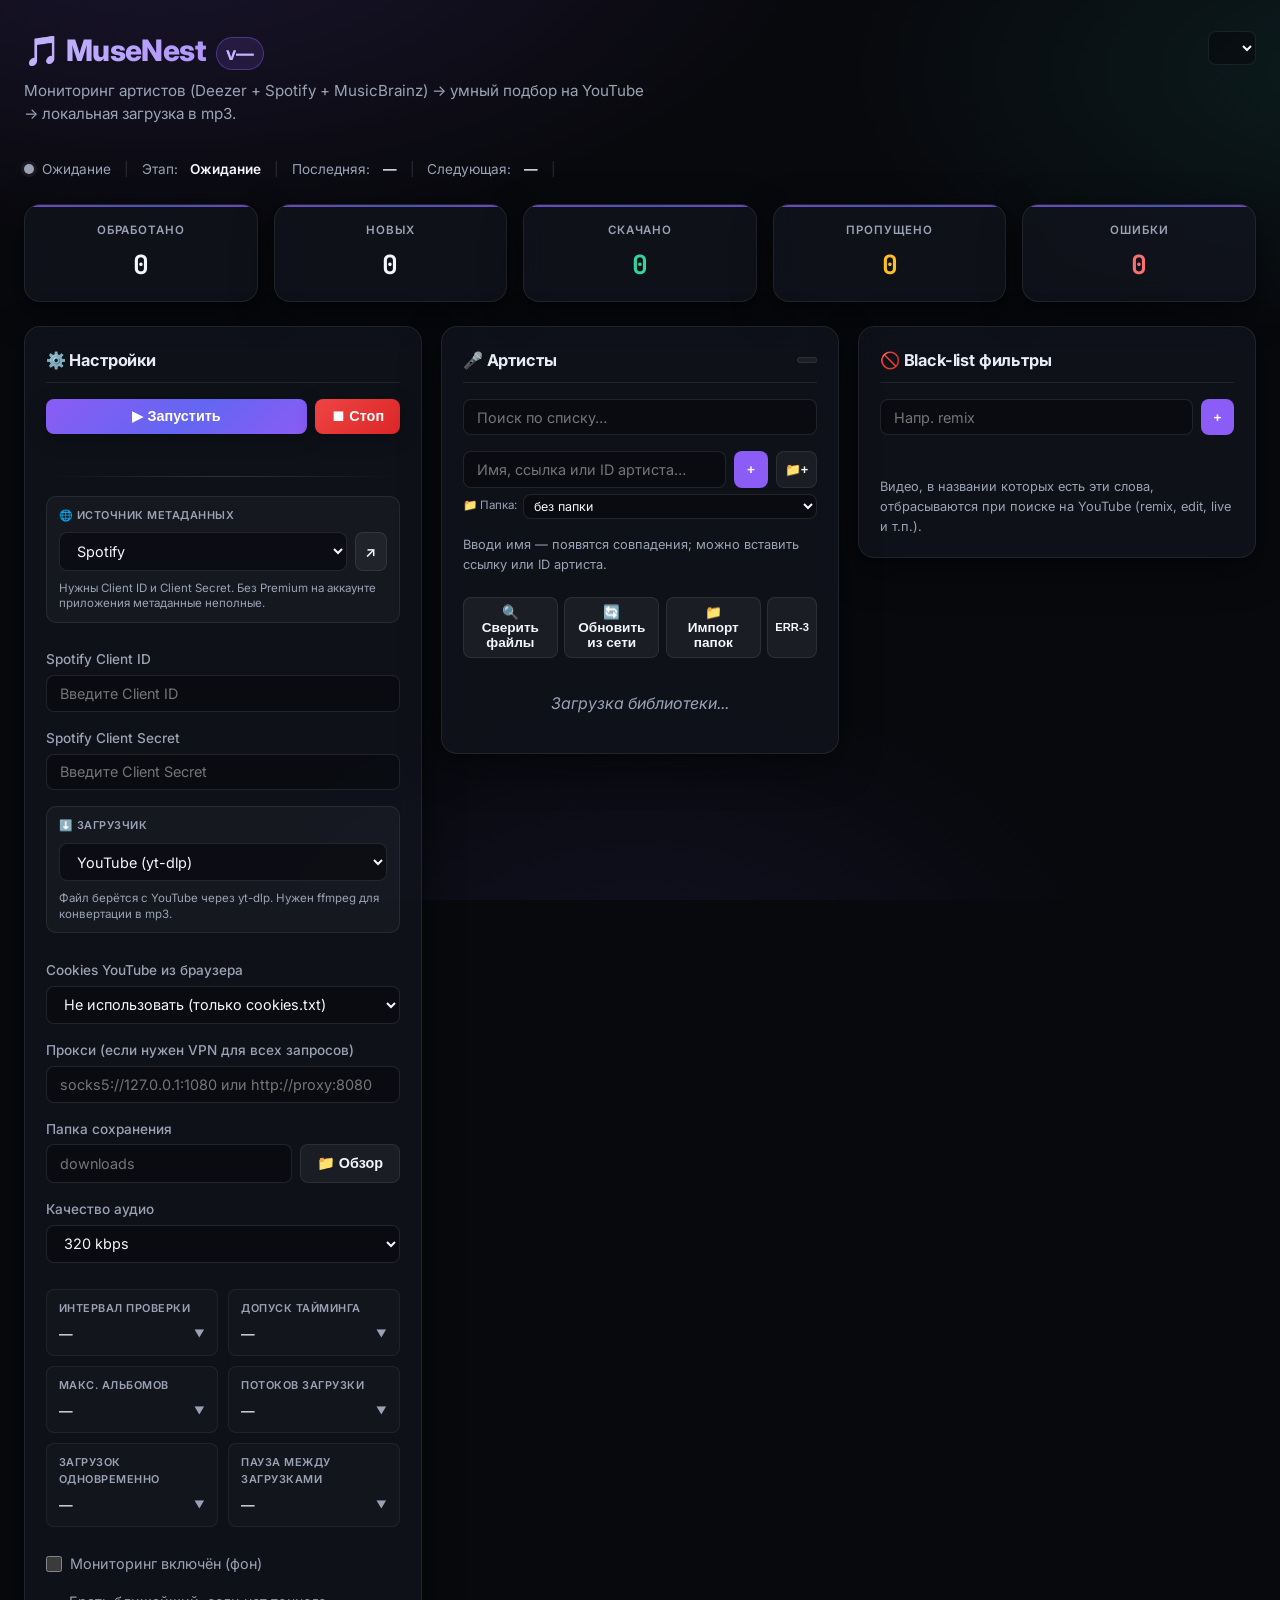
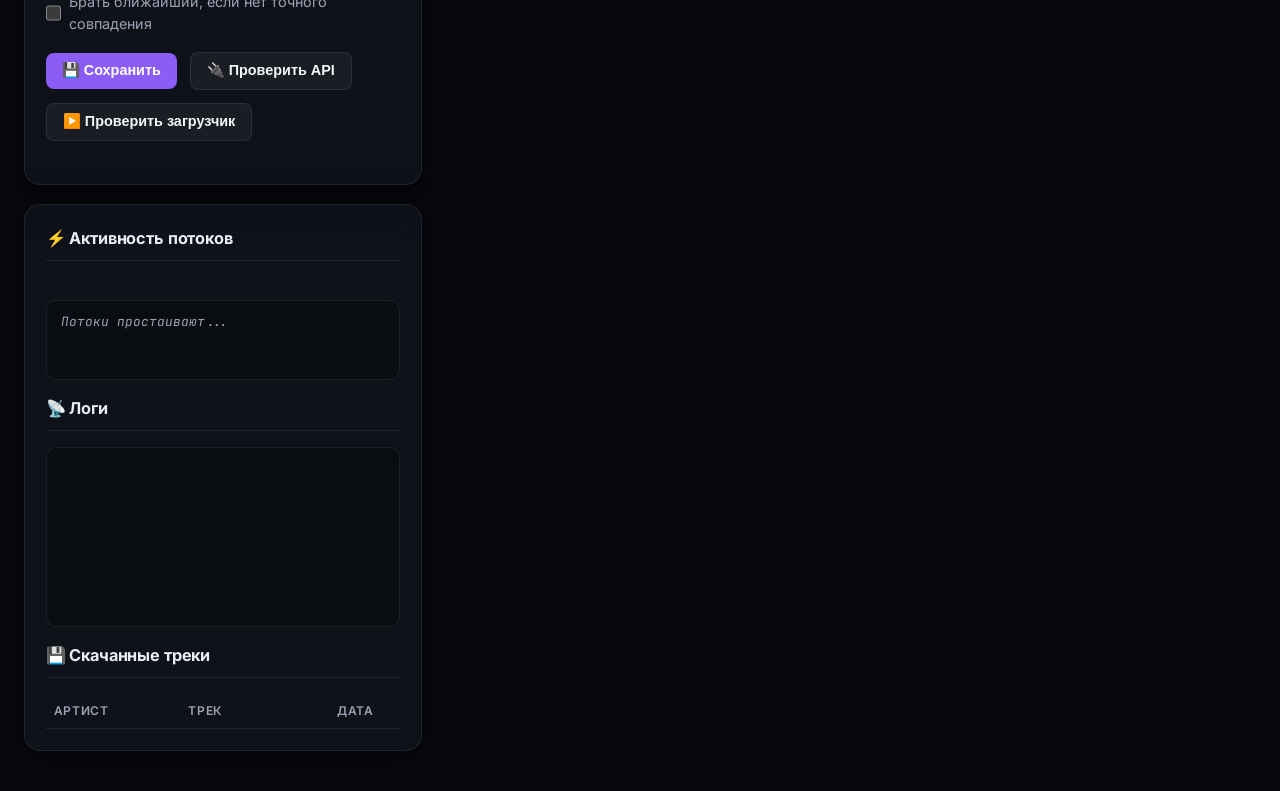
==== templates/index.html @ 614a8edd "0.5.20: адаптивные интервалы запросов к Zvuk — ×2 при каждом 418/429, потолок 60 с, откат после 10 ч" ====
<!doctype html>
<html lang="ru">
<head>
<meta charset="utf-8">
<meta name="viewport" content="width=device-width, initial-scale=1">
<title>MuseNest</title>
<link rel="preconnect" href="https://fonts.googleapis.com">
<link rel="preconnect" href="https://fonts.gstatic.com" crossorigin>
<link href="https://fonts.googleapis.com/css2?family=Inter:wght@300;400;500;600;800&family=JetBrains+Mono:wght@400;700&display=swap" rel="stylesheet">
<link rel="stylesheet" href="/static/style.css?v=0.5.20">
</head>
<body>
<div class="container">
  <header style="display: flex; justify-content: space-between; align-items: flex-start; flex-wrap: wrap; gap: 1rem;">
    <div style="flex: 1; min-width: 300px;">
      <h1 id="appTitle">🎵 MuseNest <span id="appVersion" class="version-badge" title="Версия приложения" style="vertical-align: middle; font-size: 0.6em; font-weight: 600;">v—</span></h1>
      <p id="appSubtitle">Мониторинг артистов (Deezer + Spotify + MusicBrainz) → умный подбор на YouTube → локальная загрузка в mp3.</p>
    </div>
    <div style="display: flex; align-items: center; gap: 0.5rem; margin-top: 0.2rem;">
      <select id="langSelect" onchange="changeLanguage()" style="width: auto; padding: 0.4rem 0.8rem; font-weight: bold; background: var(--input-bg); border-color: var(--card-border); color: var(--text);">
        <!-- Options populated dynamically from backend -->
      </select>
    </div>
  </header>
  
  <div class="status-line" style="margin-bottom: 1.5rem;">
    <span><span id="runDot" class="dot idle"></span> <span id="runText">Ожидание</span></span>
    <span class="sep">|</span>
    <span id="stageLabel">Этап:</span> <b id="currentStage">Ожидание</b>
    <span class="sep">|</span>
    <span id="lastScanLabel">Последняя:</span> <b id="lastScan">—</b>
    <span class="sep">|</span>
    <span id="nextScanLabel">Следующая:</span> <b id="nextScan">—</b>
    <span class="sep">|</span>
    <span id="ffmpegWarn" class="warn" style="display:none">⚠ ffmpeg не найден — конвертация в mp3 не сработает</span>
  </div>

  <div class="stats">
    <div class="stat-card"><div class="label" id="statProcessed">Обработано</div><div class="value" id="stProcessed">0</div></div>
    <div class="stat-card"><div class="label" id="statFound">Новых</div><div class="value" id="stFound">0</div></div>
    <div class="stat-card ok"><div class="label" id="statDownloaded">Скачано</div><div class="value" id="stDownloaded">0</div></div>
    <div class="stat-card skip"><div class="label" id="statSkipped">Пропущено</div><div class="value" id="stSkipped">0</div></div>
    <div class="stat-card err"><div class="label" id="statFailed">Ошибки</div><div class="value" id="stFailed">0</div></div>
  </div>

  <div class="layout">
    <!-- LEFT: controls + settings -->
    <section class="col">
      <h2 id="settingsTitle">⚙️ Настройки</h2>
      <div style="display:flex;gap:0.5rem;">
        <button id="scanBtn" class="btn btn-primary" onclick="triggerScan()">▶ Запустить</button>
        <button id="stopBtn" class="btn btn-danger" onclick="triggerStop()">⏹ Стоп</button>
      </div>
      <div class="msg" id="currentArtist" style="margin-left:0;margin-top:0.4rem;"></div>
      <div class="divider"></div>

      <!-- ===== 1. Источник метаданных — выбирается первым ===== -->
      <div class="field source-picker">
        <label for="musicSource" id="musicSourceLabel">🌐 Источник метаданных</label>
        <div style="display:flex;gap:0.5rem;">
          <select id="musicSource" onchange="applySourceVisibility()" style="flex:1;min-width:0;">
            <option value="spotify" id="ms_spotify">Spotify</option>
            <option value="deezer" id="ms_deezer">Deezer</option>
            <option value="yandex" id="ms_yandex">Яндекс Музыка</option>
            <option value="zvuk" id="ms_zvuk">Zvuk</option>
            <option value="musicbrainz" id="ms_mb">MusicBrainz</option>
          </select>
          <a id="sourceHomeBtn" class="btn btn-secondary" href="#" target="_blank" rel="noopener"
             title="Открыть главную страницу источника"
             style="white-space:nowrap;padding:0.4rem 0.6rem;">↗</a>
        </div>
        <div class="hint" id="sourceHint" style="font-size:0.72rem;color:var(--text-muted);"></div>
      </div>

      <!-- Поля ключей: видны только для выбранного источника -->
      <div class="field" id="field_clientId" style="display:none;">
        <label for="clientId" id="clientIdLabel">Spotify Client ID</label>
        <input id="clientId" type="text" autocomplete="off" placeholder="Введите Client ID">
      </div>
      <div class="field" id="field_clientSecret" style="display:none;">
        <label for="clientSecret" id="clientSecretLabel">Spotify Client Secret</label>
        <input id="clientSecret" type="password" autocomplete="off" placeholder="Введите Client Secret">
      </div>
      <div class="field" id="field_yandexToken" style="display:none;">
        <label for="yandexToken" id="yandexTokenLabel">Яндекс: OAuth-токен</label>
        <input id="yandexToken" type="password" autocomplete="off" placeholder="Вставьте OAuth-токен Яндекс Музыки">
        <div class="hint" style="font-size:0.72rem;color:var(--text-muted);">Как получить: «https://oauth.yandex.ru» → ваше приложение → OAuth-токен. Без токена доступны не все альбомы.</div>
      </div>
      <div class="field" id="field_zvukToken" style="display:none;">
        <label for="zvukToken" id="zvukTokenLabel">Zvuk токен (для high/flac; пусто = mid)</label>
        <input id="zvukToken" type="password" autocomplete="off" placeholder="Вставьте X-Auth-Token с https://zvuk.com/api/tiny/profile">
        <div class="hint" style="font-size:0.72rem;color:var(--text-muted);">Как получить: войдите на zvuk.com → откройте «https://zvuk.com/api/tiny/profile» → скопируйте строку после "token": (без кавычек) сюда.</div>
      </div>

      <!-- ===== 2. Загрузчик — откуда берётся сам файл ===== -->
      <div class="field source-picker">
        <label for="downloader" id="downloaderLabel">⬇️ Загрузчик</label>
        <select id="downloader" onchange="applySourceVisibility()">
          <option value="youtube" id="dl_youtube">YouTube (yt-dlp)</option>
          <option value="zvuk" id="dl_zvuk">Zvuk (прямое скачивание)</option>
        </select>
        <div class="hint" id="downloaderHint" style="font-size:0.72rem;color:var(--text-muted);"></div>
      </div>
      <div class="field" id="field_ytCookieBrowser" style="display:none;">
        <label for="ytCookieBrowser" id="ytCookieBrowserLabel">Cookies YouTube из браузера</label>
        <select id="ytCookieBrowser">
          <option value="" id="ytc_none">Не использовать (только cookies.txt)</option>
          <option value="firefox" id="ytc_firefox">Firefox (рекомендуется)</option>
          <option value="chrome" id="ytc_chrome">Chrome (закройте браузер перед запуском!)</option>
          <option value="edge" id="ytc_edge">Edge</option>
          <option value="opera" id="ytc_opera">Opera</option>
        </select>
      </div>

      <!-- ===== 3. Общие поля ===== -->
      <div class="field">
        <label for="proxyUrl" id="proxyUrlLabel">Прокси (если нужен VPN для всех запросов)</label>
        <input id="proxyUrl" type="text" placeholder="socks5://127.0.0.1:1080 или http://proxy:8080">
      </div>
      <div class="field">
        <label for="saveFolder" id="saveFolderLabel">Папка сохранения</label>
        <div style="display:flex;gap:0.5rem;">
          <input id="saveFolder" type="text" placeholder="downloads" style="flex:1;min-width:0;">
          <button type="button" id="pickFolderBtn" class="btn btn-secondary" onclick="pickFolder()" title="Выбрать папку">📁 Обзор</button>
        </div>
      </div>
      <div class="field">
        <label for="audioQuality" id="audioQualityLabel">Качество аудио</label>
        <select id="audioQuality">
          <option value="320" id="quality_320">320 kbps</option>
          <option value="256" id="quality_256">256 kbps</option>
          <option value="192" id="quality_192">192 kbps</option>
          <option value="128" id="quality_128">128 kbps</option>
        </select>
      </div>
      <div style="display:grid;grid-template-columns:1fr 1fr;gap:0.65rem;margin: 10px 0;">
        <!-- Interval tile -->
        <div class="field setting-tile" style="position: relative; background: rgba(255, 255, 255, 0.02); border: 1px solid rgba(255, 255, 255, 0.06); border-radius: 8px; padding: 10px 12px; transition: border-color 0.2s, background-color 0.2s; min-height: 52px; display: flex; flex-direction: column; justify-content: center;" onmouseover="this.style.borderColor='rgba(29, 185, 84, 0.3)'; this.style.backgroundColor='rgba(255, 255, 255, 0.04)'" onmouseout="this.style.borderColor='rgba(255, 255, 255, 0.06)'; this.style.backgroundColor='rgba(255, 255, 255, 0.02)'">
          <label for="interval" id="intervalLabel" style="font-size: 0.68rem; text-transform: uppercase; letter-spacing: 0.5px; color: var(--text-muted); font-weight: 600; margin-bottom: 2px; pointer-events: none; z-index: 1;">Интервал проверки</label>
          <div style="font-size: 0.85rem; font-weight: 500; color: var(--text); pointer-events: none; display: flex; align-items: center; justify-content: space-between; width: 100%; z-index: 1;">
            <span id="txt_interval">—</span>
            <span style="font-size: 0.65rem; color: var(--text-muted);">▼</span>
          </div>
          <select id="interval" onchange="syncTileTexts()" style="position: absolute; top: 0; left: 0; width: 100%; height: 100%; opacity: 0; cursor: pointer; z-index: 2;">
            <option value="15" id="int_15">15 минут</option>
            <option value="30" id="int_30">30 минут</option>
            <option value="60" id="int_60">1 час</option>
            <option value="120" id="int_120">2 часа</option>
            <option value="240" id="int_240">4 часа</option>
            <option value="360" id="int_360">6 часов</option>
            <option value="720" id="int_720">12 часов</option>
            <option value="1440" id="int_1440">24 часа</option>
          </select>
        </div>
        
        <!-- Tolerance tile -->
        <div class="field setting-tile" style="position: relative; background: rgba(255, 255, 255, 0.02); border: 1px solid rgba(255, 255, 255, 0.06); border-radius: 8px; padding: 10px 12px; transition: border-color 0.2s, background-color 0.2s; min-height: 52px; display: flex; flex-direction: column; justify-content: center;" onmouseover="this.style.borderColor='rgba(29, 185, 84, 0.3)'; this.style.backgroundColor='rgba(255, 255, 255, 0.04)'" onmouseout="this.style.borderColor='rgba(255, 255, 255, 0.06)'; this.style.backgroundColor='rgba(255, 255, 255, 0.02)'">
          <label for="tolerance" id="toleranceLabel" style="font-size: 0.68rem; text-transform: uppercase; letter-spacing: 0.5px; color: var(--text-muted); font-weight: 600; margin-bottom: 2px; pointer-events: none; z-index: 1;">Допуск тайминга</label>
          <div style="font-size: 0.85rem; font-weight: 500; color: var(--text); pointer-events: none; display: flex; align-items: center; justify-content: space-between; width: 100%; z-index: 1;">
            <span id="txt_tolerance">—</span>
            <span style="font-size: 0.65rem; color: var(--text-muted);">▼</span>
          </div>
          <select id="tolerance" onchange="syncTileTexts()" style="position: absolute; top: 0; left: 0; width: 100%; height: 100%; opacity: 0; cursor: pointer; z-index: 2;">
            <option value="5" id="tol_5">±5 сек</option>
            <option value="10" id="tol_10">±10 сек</option>
            <option value="15" id="tol_15">±15 сек</option>
            <option value="20" id="tol_20">±20 сек</option>
            <option value="30" id="tol_30">±30 сек</option>
            <option value="45" id="tol_45">±45 сек</option>
            <option value="60" id="tol_60">±60 сек</option>
          </select>
        </div>
        
        <!-- Max Albums tile -->
        <div class="field setting-tile" style="position: relative; background: rgba(255, 255, 255, 0.02); border: 1px solid rgba(255, 255, 255, 0.06); border-radius: 8px; padding: 10px 12px; transition: border-color 0.2s, background-color 0.2s; min-height: 52px; display: flex; flex-direction: column; justify-content: center;" onmouseover="this.style.borderColor='rgba(29, 185, 84, 0.3)'; this.style.backgroundColor='rgba(255, 255, 255, 0.04)'" onmouseout="this.style.borderColor='rgba(255, 255, 255, 0.06)'; this.style.backgroundColor='rgba(255, 255, 255, 0.02)'">
          <label for="maxAlbums" id="maxAlbumsLabel" style="font-size: 0.68rem; text-transform: uppercase; letter-spacing: 0.5px; color: var(--text-muted); font-weight: 600; margin-bottom: 2px; pointer-events: none; z-index: 1;">Макс. альбомов</label>
          <div style="font-size: 0.85rem; font-weight: 500; color: var(--text); pointer-events: none; display: flex; align-items: center; justify-content: space-between; width: 100%; z-index: 1;">
            <span id="txt_maxAlbums">—</span>
            <span style="font-size: 0.65rem; color: var(--text-muted);">▼</span>
          </div>
          <select id="maxAlbums" onchange="syncTileTexts()" style="position: absolute; top: 0; left: 0; width: 100%; height: 100%; opacity: 0; cursor: pointer; z-index: 2;">
            <option value="99999" id="max_all">Все альбомы (без лимита)</option>
            <option value="25" id="max_25">25 альбомов</option>
            <option value="50" id="max_50">50 альбомов</option>
            <option value="100" id="max_100">100 альбомов</option>
            <option value="200" id="max_200">200 альбомов</option>
            <option value="500" id="max_500">500 альбомов</option>
          </select>
        </div>
        
        <!-- Threads tile -->
        <div class="field setting-tile" style="position: relative; background: rgba(255, 255, 255, 0.02); border: 1px solid rgba(255, 255, 255, 0.06); border-radius: 8px; padding: 10px 12px; transition: border-color 0.2s, background-color 0.2s; min-height: 52px; display: flex; flex-direction: column; justify-content: center;" onmouseover="this.style.borderColor='rgba(29, 185, 84, 0.3)'; this.style.backgroundColor='rgba(255, 255, 255, 0.04)'" onmouseout="this.style.borderColor='rgba(255, 255, 255, 0.06)'; this.style.backgroundColor='rgba(255, 255, 255, 0.02)'">
          <label for="threads" id="threadsLabel" style="font-size: 0.68rem; text-transform: uppercase; letter-spacing: 0.5px; color: var(--text-muted); font-weight: 600; margin-bottom: 2px; pointer-events: none; z-index: 1;">Потоков загрузки</label>
          <div style="font-size: 0.85rem; font-weight: 500; color: var(--text); pointer-events: none; display: flex; align-items: center; justify-content: space-between; width: 100%; z-index: 1;">
            <span id="txt_threads">—</span>
            <span style="font-size: 0.65rem; color: var(--text-muted);">▼</span>
          </div>
          <select id="threads" onchange="syncTileTexts()" style="position: absolute; top: 0; left: 0; width: 100%; height: 100%; opacity: 0; cursor: pointer; z-index: 2;">
            <option value="1" id="thr_1">1 поток (безопасно)</option>
            <option value="2" id="thr_2">2 потока (рекомендуется)</option>
            <option value="3" id="thr_3">3 потока</option>
            <option value="4" id="thr_4">4 потока</option>
            <option value="6" id="thr_6">6 потоков (риск блокировки)</option>
            <option value="8" id="thr_8">8 потоков (высокий риск!)</option>
          </select>
        </div>

        <!-- YouTube router: parallel downloads tile -->
        <div class="field setting-tile" style="position: relative; background: rgba(255, 255, 255, 0.02); border: 1px solid rgba(255, 255, 255, 0.06); border-radius: 8px; padding: 10px 12px; transition: border-color 0.2s, background-color 0.2s; min-height: 52px; display: flex; flex-direction: column; justify-content: center;" onmouseover="this.style.borderColor='rgba(29, 185, 84, 0.3)'; this.style.backgroundColor='rgba(255, 255, 255, 0.04)'" onmouseout="this.style.borderColor='rgba(255, 255, 255, 0.06)'; this.style.backgroundColor='rgba(255, 255, 255, 0.02)'">
          <label for="dlParallel" id="dlParallelLabel" style="font-size: 0.68rem; text-transform: uppercase; letter-spacing: 0.5px; color: var(--text-muted); font-weight: 600; margin-bottom: 2px; pointer-events: none; z-index: 1;">Загрузок одновременно</label>
          <div style="font-size: 0.85rem; font-weight: 500; color: var(--text); pointer-events: none; display: flex; align-items: center; justify-content: space-between; width: 100%; z-index: 1;">
            <span id="txt_dlParallel">—</span>
            <span style="font-size: 0.65rem; color: var(--text-muted);">▼</span>
          </div>
          <select id="dlParallel" onchange="syncTileTexts()" style="position: absolute; top: 0; left: 0; width: 100%; height: 100%; opacity: 0; cursor: pointer; z-index: 2;">
            <option value="1" id="dlp_1">1 — по очереди (безопасно)</option>
            <option value="2" id="dlp_2">2 — частично параллельно</option>
            <option value="3" id="dlp_3">3 (риск блокировки)</option>
            <option value="4" id="dlp_4">4 (высокий риск!)</option>
          </select>
        </div>

        <!-- YouTube router: spacing tile -->
        <div class="field setting-tile" style="position: relative; background: rgba(255, 255, 255, 0.02); border: 1px solid rgba(255, 255, 255, 0.06); border-radius: 8px; padding: 10px 12px; transition: border-color 0.2s, background-color 0.2s; min-height: 52px; display: flex; flex-direction: column; justify-content: center;" onmouseover="this.style.borderColor='rgba(29, 185, 84, 0.3)'; this.style.backgroundColor='rgba(255, 255, 255, 0.04)'" onmouseout="this.style.borderColor='rgba(255, 255, 255, 0.06)'; this.style.backgroundColor='rgba(255, 255, 255, 0.02)'">
          <label for="dlDelay" id="dlDelayLabel" style="font-size: 0.68rem; text-transform: uppercase; letter-spacing: 0.5px; color: var(--text-muted); font-weight: 600; margin-bottom: 2px; pointer-events: none; z-index: 1;">Пауза между загрузками</label>
          <div style="font-size: 0.85rem; font-weight: 500; color: var(--text); pointer-events: none; display: flex; align-items: center; justify-content: space-between; width: 100%; z-index: 1;">
            <span id="txt_dlDelay">—</span>
            <span style="font-size: 0.65rem; color: var(--text-muted);">▼</span>
          </div>
          <select id="dlDelay" onchange="syncTileTexts()" style="position: absolute; top: 0; left: 0; width: 100%; height: 100%; opacity: 0; cursor: pointer; z-index: 2;">
            <option value="0" id="dld_0">без паузы (риск блокировки!)</option>
            <option value="2" id="dld_2">2 секунды</option>
            <option value="3.5" id="dld_3_5">3.5 секунды (рекомендуется)</option>
            <option value="5" id="dld_5">5 секунд</option>
            <option value="8" id="dld_8">8 секунд (консервативно)</option>
            <option value="12" id="dld_12">12 секунд (осторожно)</option>
          </select>
        </div>
      </div>
      <label class="check"><input id="monitorEnabled" type="checkbox"> <span id="monitorEnabledLabel">Мониторинг включён (фон)</span></label>
      <label class="check"><input id="fallback" type="checkbox"> <span id="fallbackLabel">Брать ближайший, если нет точного совпадения</span></label>

      <div class="btn-row">
        <button id="saveBtn" class="btn" onclick="saveSettings()">💾 Сохранить</button>
        <button id="testBtn" class="btn btn-secondary" onclick="testSpotify()">🔌 Проверить API</button>
        <button id="ytCheckBtn" class="btn btn-secondary" onclick="checkDownloader()" title="Проверить доступность загрузчика YouTube (yt-dlp + ffmpeg)">▶️ Проверить загрузчик</button>
        <span id="saveMsg" class="msg"></span>
      </div>

      <!-- Live progress of the downloader self-check -->
      <div id="ytCheckProgress" style="display:none;margin-top:0.5rem;">
        <div class="tmeta" id="ytCheckStage" style="display:flex;justify-content:space-between;gap:0.5rem;">
          <span id="ytCheckStageText">Подготовка…</span>
          <span id="ytCheckPct"></span>
        </div>
        <div class="tbar"><div class="tbar-fill ind" id="ytCheckBar" style="width:0%"></div></div>
        <div class="tmeta" id="ytCheckDetail" style="margin-top:2px;word-break:break-word;"></div>
      </div>
      <div id="ytCheckResult" class="msg" style="font-size:0.78rem;margin-top:0.4rem;"></div>
    </section>

    <!-- CENTER: artists -->
    <section class="col">
      <h2><span id="artistsTitle">🎤 Артисты</span> <span class="count" id="artistCount"></span></h2>
      <div class="search-box">
        <input id="artistSearch" type="text" placeholder="Поиск по списку…" oninput="renderArtists(this.value)">
      </div>
      <div class="add-wrap">
        <div style="display:flex;gap:0.5rem;">
          <input id="artistInput" type="text" autocomplete="off" placeholder="Имя, ссылка или ID артиста…" style="flex:1;min-width:0;" oninput="onArtistInput()" onfocus="onArtistFocus()" onkeydown="if(event.key==='Enter')addArtist()">
          <button id="addArtistBtn" class="btn btn-small" onclick="addArtist()">+</button>
          <button id="addFolderBtn" class="btn btn-small btn-secondary" onclick="addEmptyFolder()" title="Создать пустую папку/жанр" style="padding: 0.2rem 0.5rem; font-size: 0.8rem; font-weight: bold;">📁+</button>
        </div>
        <div style="display:flex;gap:0.4rem;align-items:center;margin-top:0.35rem;">
          <span id="targetFolderLabel" style="font-size:0.72rem;color:var(--text-muted);white-space:nowrap;">📁 Папка:</span>
          <select id="targetFolder" onchange="setTargetFolder(this.value)" title="Папка, в которую попадут новые артисты" style="flex:1;min-width:0;font-size:0.78rem;padding:0.2rem 0.35rem;"></select>
        </div>
        <div id="artistSuggest" class="suggest" style="display:none;"></div>
      </div>
      <div class="hint">Вводи имя — появятся совпадения; можно вставить ссылку или ID артиста.</div>
      
      <div style="display:flex; gap:0.4rem; margin-top: 0.4rem; margin-bottom: 0.1rem; flex-wrap: wrap;">
        <button id="libCheckBtn" class="btn btn-secondary btn-small" style="flex:1; min-width: 90px;" onclick="checkLibraryFiles()" title="Сверить наличие файлов на диске">🔍 Сверить файлы</button>
        <button id="libUpdateBtn" class="btn btn-secondary btn-small" style="flex:1; min-width: 90px;" onclick="updateLibraryMetadata()" title="Загрузить структуру альбомов и треков из сети">🔄 Обновить из сети</button>
        <button id="libImportFolderBtn" class="btn btn-secondary btn-small" style="flex:1; min-width: 90px;" onclick="importLocalFolders()" title="Импортировать артистов из папки сохранения">📁 Импорт папок</button>
        <button id="libResetFilterBtn" class="btn btn-secondary btn-small" style="flex:0.5; min-width: 50px; padding:0.25rem 0.4rem; font-size:0.7rem;" onclick="resetFilterErrors()" title="Reset filter errors">ERR-3</button>
      </div>
      
      <div id="libraryStatusMsg" style="font-size:0.8rem; color:var(--text-muted); display:none; padding: 4px; text-align:center; background: rgba(255,255,255,0.02); border-radius: 6px; margin: 4px 0;"></div>
      
      <div id="libraryContainer" style="display: flex; flex-direction: column; gap: 6px;">
        <div style="color:var(--text-muted);font-style:italic;text-align:center;padding:1rem;">
          Загрузка библиотеки...
        </div>
      </div>
    </section>

    <!-- RIGHT-CENTER: blacklist -->
    <section class="col">
      <h2 id="blacklistTitle">🚫 Black-list фильтры</h2>
      <div style="display:flex;gap:0.5rem;margin-bottom:0.6rem;">
        <input id="blackInput" type="text" placeholder="Напр. remix" style="flex:1;min-width:0;" onkeydown="if(event.key==='Enter')addBlack()">
        <button id="addBlackBtn" class="btn btn-small" onclick="addBlack()">+</button>
      </div>
      <ul id="blackList" class="list scroll"></ul>
      <div class="hint">Видео, в названии которых есть эти слова, отбрасываются при поиске на YouTube (remix, edit, live и т.п.).</div>
    </section>

    <!-- FAR RIGHT: activity -->
    <section class="col col-activity">
      <h2 id="activityTitle">⚡ Активность потоков</h2>
      <div id="ytCheckStatus" class="msg" style="margin-bottom:0.4rem;font-size:0.78rem;"></div>
      <div id="threadTasksBox" class="thread-tasks-box">
        <div style="color:var(--text-muted);font-style:italic;">Потоки простаивают...</div>
      </div>
      <h2 id="logsTitle">📡 Логи</h2>
      <div id="log" class="log-box"></div>
      <h2 id="downloadedTracksTitle">💾 Скачанные треки</h2>
      <table id="tracksTable">
        <thead><tr><th style="width:38%" id="tableArtist">Артист</th><th style="width:42%" id="tableTrack">Трек</th><th style="width:20%" id="tableDate">Дата</th></tr></thead>
        <tbody></tbody>
      </table>
    </section>
  </div>
</div>

<script src="/static/app.js?v=0.5.20"></script>
</body>
</html>
---- static/style.css ----
/* MuseNest — modern dark UI.
   Every selector from the previous theme is preserved; only the look changed.
   The palette is a deep graphite base with two soft aurora glows (violet and
   teal), glassy panels with backdrop blur, larger radii and calmer shadows. */

:root {
  --bg: #08090d;
  --card-bg: rgba(19, 22, 31, 0.72);
  --card-bg-solid: #12151d;
  --card-border: rgba(255, 255, 255, 0.08);
  --card-border-strong: rgba(255, 255, 255, 0.14);
  --text: #f4f6fb;
  --text-muted: #9aa3b5;
  --primary: #8b5cf6;
  --primary-hover: #7c4ce0;
  --primary-gradient: linear-gradient(135deg, #8b5cf6, #6366f1 55%, #8b5cf6);
  --primary-glow: rgba(139, 92, 246, 0.35);
  --accent: #34d399;
  --accent-deep: #10b981;
  --danger: #f87171;
  --danger-hover: #ef4444;
  --warning: #fbbf24;
  --info: #38bdf8;
  --input-bg: rgba(8, 10, 15, 0.65);
  --input-border: rgba(255, 255, 255, 0.1);
  --radius-lg: 16px;
  --radius-md: 10px;
  --radius-sm: 8px;
  --shadow-panel: 0 12px 40px rgba(0, 0, 0, 0.45), 0 2px 8px rgba(0, 0, 0, 0.3);
  --focus-ring: 0 0 0 3px rgba(139, 92, 246, 0.3);
}

* {
  box-sizing: border-box;
  margin: 0;
  padding: 0;
}

html {
  color-scheme: dark;
}

body {
  font-family: 'Inter', -apple-system, 'Segoe UI', Roboto, sans-serif;
  background-color: var(--bg);
  background-image:
    radial-gradient(1100px 520px at 12% -8%, rgba(139, 92, 246, 0.14), transparent 60%),
    radial-gradient(900px 480px at 105% 8%, rgba(45, 212, 191, 0.09), transparent 55%),
    radial-gradient(800px 600px at 50% 115%, rgba(99, 102, 241, 0.10), transparent 60%);
  background-attachment: fixed;
  color: var(--text);
  line-height: 1.55;
  padding: 1.75rem 1.5rem 2.5rem;
  -webkit-font-smoothing: antialiased;
  text-rendering: optimizeLegibility;
}

::selection {
  background: rgba(139, 92, 246, 0.45);
  color: #fff;
}

.container {
  max-width: 1600px;
  margin: 0 auto;
  width: 100%;
}

/* ------------------------------ header ------------------------------ */

header {
  margin-bottom: 1.5rem;
}

header h1 {
  font-size: 1.85rem;
  font-weight: 800;
  letter-spacing: -0.02em;
  margin-bottom: 0.3rem;
  background: linear-gradient(100deg, #c4b5fd, #8b5cf6 45%, #67e8f9);
  -webkit-background-clip: text;
  background-clip: text;
  -webkit-text-fill-color: transparent;
}

header p {
  color: var(--text-muted);
  font-size: 0.95rem;
  margin-bottom: 0.6rem;
  max-width: 62ch;
}

.status-line {
  font-size: 0.85rem;
  color: var(--text-muted);
  display: flex;
  align-items: center;
  gap: 0.8rem;
  flex-wrap: wrap;
}

.status-line b {
  color: var(--text);
  font-weight: 600;
}

.sep {
  color: var(--card-border-strong);
}

.dot {
  display: inline-block;
  width: 10px;
  height: 10px;
  border-radius: 50%;
  margin-right: 4px;
  box-shadow: 0 0 0 3px rgba(255, 255, 255, 0.06);
}
.dot.idle { background-color: var(--text-muted); }
.dot.running { background-color: var(--accent-deep); box-shadow: 0 0 0 3px rgba(16, 185, 129, 0.18); animation: pulse 1.5s infinite; }

@keyframes pulse {
  0% { transform: scale(0.95); opacity: 0.8; }
  50% { transform: scale(1.15); opacity: 1; }
  100% { transform: scale(0.95); opacity: 0.8; }
}

.warn {
  color: var(--warning);
  font-weight: 500;
}

/* ------------------------------ stat cards ------------------------------ */

.stats {
  display: grid;
  grid-template-columns: repeat(auto-fit, minmax(160px, 1fr));
  gap: 1rem;
  margin-bottom: 1.5rem;
}

.stat-card {
  position: relative;
  background: var(--card-bg);
  backdrop-filter: blur(14px);
  -webkit-backdrop-filter: blur(14px);
  border: 1px solid var(--card-border);
  border-radius: var(--radius-lg);
  padding: 1.05rem 1rem 0.95rem;
  text-align: center;
  box-shadow: var(--shadow-panel);
  overflow: hidden;
  transition: transform 0.18s ease, border-color 0.18s ease;
}

.stat-card::before {
  content: "";
  position: absolute;
  inset: 0 0 auto 0;
  height: 2px;
  background: var(--primary-gradient);
  opacity: 0.75;
}

.stat-card:hover {
  transform: translateY(-2px);
  border-color: var(--card-border-strong);
}

.stat-card .label {
  font-size: 0.72rem;
  color: var(--text-muted);
  text-transform: uppercase;
  letter-spacing: 0.08em;
  margin-bottom: 0.3rem;
  font-weight: 600;
}

.stat-card .value {
  font-size: 1.65rem;
  font-weight: 700;
  font-family: 'JetBrains Mono', monospace;
  font-variant-numeric: tabular-nums;
}

.stat-card.ok .value { color: var(--accent); }
.stat-card.skip .value { color: var(--warning); }
.stat-card.err .value { color: var(--danger); }

/* ------------------------------ layout ------------------------------ */

.layout {
  display: grid;
  grid-template-columns: 310px 480px 240px minmax(0, 1fr);
  gap: 1.2rem;
  align-items: start;
}

@media(max-width: 1400px) {
  .layout {
    grid-template-columns: repeat(auto-fit, minmax(300px, 1fr));
  }
}

.col {
  background: var(--card-bg);
  backdrop-filter: blur(16px);
  -webkit-backdrop-filter: blur(16px);
  border: 1px solid var(--card-border);
  border-radius: var(--radius-lg);
  padding: 1.3rem;
  display: flex;
  flex-direction: column;
  gap: 1rem;
  box-shadow: var(--shadow-panel);
  position: relative;
}

/* Each column is its own stacking context (backdrop-filter). When the
   channel dropdown or the artist suggestions are open, lift that column
   above its right-hand neighbours — otherwise the Black-list panel painted
   over the dropdown. */
.col:has(.channel-pop),
.col:has(.suggest) {
  z-index: 70;
}

.col h2 {
  font-size: 1.02rem;
  font-weight: 700;
  letter-spacing: -0.01em;
  display: flex;
  justify-content: space-between;
  align-items: center;
  border-bottom: 1px solid var(--card-border);
  padding-bottom: 0.55rem;
  color: #e8ecf6;
}

.count {
  font-size: 0.8rem;
  color: var(--text-muted);
  background: rgba(255, 255, 255, 0.06);
  border: 1px solid var(--card-border);
  padding: 2px 9px;
  border-radius: 999px;
}

/* ------------------------------ forms ------------------------------ */

.field {
  display: flex;
  flex-direction: column;
  gap: 0.3rem;
}

.field label {
  font-size: 0.85rem;
  color: var(--text-muted);
  font-weight: 500;
}

input[type="text"],
input[type="password"],
input[type="number"],
select {
  background: var(--input-bg);
  border: 1px solid var(--input-border);
  color: var(--text);
  padding: 0.55rem 0.8rem;
  border-radius: var(--radius-sm);
  font-size: 0.9rem;
  font-family: inherit;
  width: 100%;
  transition: border-color 0.15s ease, box-shadow 0.15s ease, background-color 0.15s ease;
}

input:hover, select:hover {
  border-color: rgba(255, 255, 255, 0.2);
}

input:focus, select:focus {
  outline: none;
  border-color: var(--primary);
  box-shadow: var(--focus-ring);
  background-color: rgba(8, 10, 15, 0.85);
}

.check {
  display: flex;
  align-items: center;
  gap: 0.5rem;
  font-size: 0.9rem;
  cursor: pointer;
  color: var(--text-muted);
}

.check input {
  width: 16px;
  height: 16px;
  accent-color: var(--primary);
  cursor: pointer;
}

/* ------------------------------ buttons ------------------------------ */

.btn {
  background: var(--primary);
  color: #fff;
  border: none;
  padding: 0.6rem 1rem;
  border-radius: var(--radius-sm);
  font-size: 0.9rem;
  font-weight: 600;
  cursor: pointer;
  transition: transform 0.15s ease, box-shadow 0.15s ease, background-color 0.15s ease, border-color 0.15s ease;
  display: inline-flex;
  align-items: center;
  justify-content: center;
  gap: 0.4rem;
}

.btn:hover { background: var(--primary-hover); }
.btn:active { transform: scale(0.98); }

.btn:focus-visible,
a:focus-visible,
input:focus-visible,
select:focus-visible {
  outline: none;
  box-shadow: var(--focus-ring);
}

.btn-primary {
  background: var(--primary-gradient);
  flex: 1;
  box-shadow: 0 4px 18px rgba(0, 0, 0, 0.35);
}
.btn-primary:hover {
  box-shadow: 0 4px 22px var(--primary-glow);
  transform: translateY(-1px);
}
.btn-primary:active { transform: translateY(0) scale(0.98); }

.btn-danger {
  background: linear-gradient(135deg, #ef4444, #dc2626);
  color: #fff;
  box-shadow: 0 4px 18px rgba(0, 0, 0, 0.35);
}
.btn-danger:hover {
  background: linear-gradient(135deg, #f05252, #e12d2d);
  box-shadow: 0 4px 22px rgba(239, 68, 68, 0.35);
  transform: translateY(-1px);
}

.btn-secondary {
  background: rgba(255, 255, 255, 0.05);
  color: var(--text);
  border: 1px solid var(--card-border);
}
.btn-secondary:hover {
  background: rgba(255, 255, 255, 0.1);
  border-color: var(--card-border-strong);
}

.btn-small {
  padding: 0.4rem 0.8rem;
  font-size: 0.85rem;
}

.btn-row {
  display: flex;
  align-items: center;
  gap: 0.8rem;
  flex-wrap: wrap;
}

.divider {
  height: 1px;
  background: linear-gradient(90deg, transparent, var(--card-border-strong), transparent);
  margin: 0.2rem 0;
}

.msg {
  font-size: 0.85rem;
  color: var(--accent);
  font-weight: 500;
}

.hint {
  font-size: 0.8rem;
  color: var(--text-muted);
}

.search-box input {
  width: 100%;
}

/* ------------------------------ suggestions ------------------------------ */

.add-wrap {
  position: relative;
}

.suggest {
  position: absolute;
  top: 100%;
  left: 0;
  right: 0;
  background: var(--card-bg-solid);
  border: 1px solid var(--card-border-strong);
  border-radius: var(--radius-md);
  margin-top: 4px;
  box-shadow: 0 18px 45px rgba(0, 0, 0, 0.65);
  z-index: 50;
  max-height: 220px;
  overflow-y: auto;
}

.suggest-item {
  padding: 0.6rem 0.8rem;
  cursor: pointer;
  font-size: 0.9rem;
  display: flex;
  justify-content: space-between;
  gap: 0.6rem;
  border-bottom: 1px solid rgba(255, 255, 255, 0.04);
  transition: background-color 0.12s ease;
}
.suggest-item:hover {
  background: rgba(139, 92, 246, 0.18);
}

.suggest-state {
  padding: 0.6rem 0.8rem;
  font-size: 0.85rem;
  color: var(--text-muted);
}
.suggest-state.error {
  color: var(--danger);
}

/* ------------------------------ artist / blacklist lists ------------------------------ */

.list {
  list-style: none;
  display: flex;
  flex-direction: column;
  gap: 0.4rem;
  max-height: 380px;
  overflow-y: auto;
  padding-right: 2px;
}

.list li {
  background: rgba(8, 10, 15, 0.6);
  border: 1px solid var(--card-border);
  border-radius: var(--radius-sm);
  padding: 0.5rem 0.8rem;
  display: flex;
  justify-content: space-between;
  align-items: center;
  font-size: 0.9rem;
  transition: border-color 0.15s ease;
}

.list li:hover {
  border-color: var(--card-border-strong);
}

.list li span.name {
  overflow: hidden;
  text-overflow: ellipsis;
  white-space: nowrap;
  margin-right: 0.5rem;
}

.del-btn {
  background: none;
  border: none;
  color: var(--text-muted);
  cursor: pointer;
  font-size: 1rem;
  padding: 2px 6px;
  border-radius: 4px;
  transition: color 0.15s ease, background-color 0.15s ease;
}
.del-btn:hover {
  color: var(--danger);
  background: rgba(239, 68, 68, 0.12);
}

/* ------------------------------ activity column ------------------------------ */

.col-activity {
  display: flex;
  flex-direction: column;
  gap: 1rem;
}

.thread-tasks-box {
  background: rgba(8, 10, 15, 0.6);
  border: 1px solid var(--card-border);
  border-radius: var(--radius-md);
  padding: 0.7rem 0.9rem;
  font-family: 'JetBrains Mono', monospace;
  font-size: 0.8rem;
  min-height: 80px;
  display: flex;
  flex-direction: column;
  gap: 0.45rem;
  color: #c4b5fd;
}

/* --- строки состояния потоков + прогресс загрузки --- */

.thread-row {
  border-bottom: 1px solid rgba(255, 255, 255, 0.05);
  padding-bottom: 0.4rem;
}
.thread-row:last-child {
  border-bottom: none;
  padding-bottom: 0;
}

.thread-head {
  display: flex;
  align-items: center;
  gap: 0.35rem;
  overflow: hidden;
  text-overflow: ellipsis;
  white-space: nowrap;
}

.tstate-dot {
  flex: none;
  width: 8px;
  height: 8px;
  border-radius: 50%;
  background: var(--text-muted);
}
.tstate-dot.idle        { background: var(--text-muted); }
.tstate-dot.searching   { background: var(--info);    animation: pulse 1.2s infinite; }
.tstate-dot.downloading { background: #c084fc;        animation: pulse 1.2s infinite; }
.tstate-dot.processing  { background: var(--warning); animation: pulse 1.2s infinite; }
.tstate-dot.error       { background: var(--danger); }

.tbar {
  height: 5px;
  background: rgba(255, 255, 255, 0.08);
  border-radius: 999px;
  overflow: hidden;
  margin-top: 4px;
}

.tbar-fill {
  height: 100%;
  background: var(--primary-gradient);
  border-radius: 999px;
  transition: width 0.3s ease;
}

.tbar-fill.ind {
  width: 40% !important;
  opacity: 0.55;
  animation: tslide 1.1s ease-in-out infinite;
}
@keyframes tslide {
  0%   { margin-left: -40%; }
  100% { margin-left: 100%; }
}

.tmeta {
  color: var(--text-muted);
  font-size: 0.72rem;
  margin-top: 2px;
  font-variant-numeric: tabular-nums;
}

.log-box {
  background: rgba(8, 10, 15, 0.6);
  border: 1px solid var(--card-border);
  border-radius: var(--radius-md);
  padding: 0.8rem;
  font-family: 'JetBrains Mono', monospace;
  font-size: 0.8rem;
  height: 180px;
  overflow-y: auto;
  display: flex;
  flex-direction: column;
  gap: 0.3rem;
  color: #cbd5e1;
}

.log-line.INFO { color: #a78bfa; }
.log-line.WARNING { color: #fcd34d; }
.log-line.ERROR { color: #fca5a5; }

table {
  width: 100%;
  border-collapse: collapse;
  font-size: 0.85rem;
  table-layout: fixed;
}

th, td {
  text-align: left;
  padding: 0.5rem;
  border-bottom: 1px solid var(--card-border);
  overflow: hidden;
  text-overflow: ellipsis;
  white-space: nowrap;
}

th {
  color: var(--text-muted);
  font-weight: 600;
  font-size: 0.75rem;
  text-transform: uppercase;
  letter-spacing: 0.05em;
}

/* ------------------------------ scrollbars ------------------------------ */

*::-webkit-scrollbar {
  width: 8px;
  height: 8px;
}
*::-webkit-scrollbar-track {
  background: transparent;
}
*::-webkit-scrollbar-thumb {
  background: rgba(255, 255, 255, 0.14);
  border-radius: 999px;
  border: 2px solid transparent;
  background-clip: content-box;
}
*::-webkit-scrollbar-thumb:hover {
  background: rgba(255, 255, 255, 0.26);
  background-clip: content-box;
}

.scroll::-webkit-scrollbar {
  width: 8px;
}
.scroll::-webkit-scrollbar-track {
  background: transparent;
}
.scroll::-webkit-scrollbar-thumb {
  background: rgba(255, 255, 255, 0.14);
  border-radius: 999px;
}

/* ------------------------------ library tree ------------------------------ */

.tree-node {
  margin-left: 0.5rem;
  border-left: 1px dashed rgba(255, 255, 255, 0.08);
  padding-left: 0.5rem;
  position: relative;
}

.tree-node-header {
  display: flex;
  align-items: center;
  justify-content: space-between;
  padding: 0.35rem 0.5rem;
  border-radius: var(--radius-sm);
  cursor: pointer;
  user-select: none;
  font-size: 0.9rem;
  transition: all 0.15s ease;
  margin-top: 2px;
}

.tree-node-header.completed-green {
  border: 1px solid rgba(16, 185, 129, 0.45) !important;
  background: rgba(16, 185, 129, 0.05) !important;
}

.tree-node-header.completed-green:hover {
  background: rgba(16, 185, 129, 0.09) !important;
  box-shadow: 0 0 12px rgba(16, 185, 129, 0.15);
}

.tree-node-header.not-completed-gray {
  border: 1px solid rgba(255, 255, 255, 0.08) !important;
  background: rgba(8, 10, 15, 0.4) !important;
}

.tree-node-header.not-completed-gray:hover {
  background: rgba(255, 255, 255, 0.04) !important;
  border-color: rgba(255, 255, 255, 0.15) !important;
}

.tree-node-header.failed-red {
  border: 1px solid rgba(239, 68, 68, 0.45) !important;
  background: rgba(239, 68, 68, 0.05) !important;
}

.tree-node-header.failed-red:hover {
  background: rgba(239, 68, 68, 0.09) !important;
  border-color: rgba(239, 68, 68, 0.6) !important;
  box-shadow: 0 0 12px rgba(239, 68, 68, 0.15);
}

.failed-badge {
  background: rgba(239, 68, 68, 0.18) !important;
  color: var(--danger) !important;
  border: 1px solid rgba(239, 68, 68, 0.35);
  font-size: 0.65rem;
  padding: 1px 5px;
  border-radius: 4px;
  font-weight: 700;
  cursor: help;
  display: inline-block;
  vertical-align: middle;
}

.tree-node-title {
  display: flex;
  align-items: center;
  gap: 0.4rem;
  flex: 1;
  min-width: 0;
  overflow: hidden;
  text-overflow: ellipsis;
  white-space: nowrap;
}

.tree-node-arrow {
  flex: none;
  display: inline-block;
  width: 14px;
  height: 14px;
  text-align: center;
  line-height: 14px;
  transition: transform 0.15s;
  font-size: 0.75rem;
  color: var(--text-muted);
}

.tree-node-arrow.expanded {
  transform: rotate(90deg);
}

.tree-node-children {
  display: none;
  margin-bottom: 0.4rem;
}

.tree-node-children.expanded {
  display: block;
}

.tree-actions {
  display: flex;
  align-items: center;
  gap: 0.5rem;
  flex-shrink: 0;
}

/* Specific item styles */
.tree-track {
  font-size: 0.82rem;
  background: rgba(8, 10, 15, 0.15);
  padding-left: 1rem;
}

.tree-label {
  font-size: 0.7rem;
  padding: 1px 5px;
  border-radius: 4px;
  font-weight: 500;
  cursor: default;
}

.tree-label.downloaded {
  background: rgba(16, 185, 129, 0.15);
  color: var(--accent);
}

.tree-label.not-downloaded {
  background: rgba(239, 68, 68, 0.1);
  color: var(--danger);
}

/* Ignore checkbox */
.ignore-check {
  display: flex;
  align-items: center;
  gap: 0.25rem;
  font-size: 0.75rem;
  cursor: pointer;
  color: var(--text-muted);
  user-select: none;
}

.ignore-check input {
  width: 13px;
  height: 13px;
  accent-color: var(--danger);
  cursor: pointer;
}

.ignore-check:hover {
  color: var(--danger);
}

.ignored-text {
  text-decoration: line-through;
  color: var(--text-muted) !important;
  opacity: 0.6;
}

@keyframes spin {
  from { transform: rotate(0deg); }
  to { transform: rotate(360deg); }
}

@keyframes fade-out {
  0% { opacity: 1; transform: translateY(0); }
  100% { opacity: 0; transform: translateY(-5px); }
}

.log-line {
  transition: background-color 0.2s ease;
}

.log-line:hover {
  background-color: rgba(255, 255, 255, 0.05);
}

select option {
  background-color: #171a22 !important;
  color: #e6e9f2 !important;
  padding: 8px;
}

/* Version badge in header */
.version-badge {
  display: inline-block;
  margin-left: 4px;
  padding: 2px 9px;
  border-radius: 999px;
  font-size: 0.7em;
  font-weight: 600;
  letter-spacing: 0.3px;
  color: #c4b5fd;
  /* the parent h1 uses a transparent -webkit-text-fill-color for its
     gradient text — it must not swallow the badge */
  -webkit-text-fill-color: #c4b5fd;
  background: rgba(139, 92, 246, 0.14);
  border: 1px solid rgba(139, 92, 246, 0.4);
  white-space: nowrap;
}

/* --- Artist card meta: uniform chip bar ----------------------------------
   Every control of the artist card lives in a same-shaped chip; the bar
   wraps to extra lines on narrow columns instead of clipping anything. */
.artist-meta {
  display: flex;
  flex-wrap: wrap;
  align-items: center;
  gap: 6px;
  width: 100%;
  padding: 8px 4px 2px 18px;
  margin-top: 4px;
}

.chip {
  display: inline-flex;
  align-items: center;
  gap: 4px;
  padding: 3px 9px;
  border-radius: 999px;
  background: rgba(255, 255, 255, 0.045);
  border: 1px solid rgba(255, 255, 255, 0.09);
  font-size: 0.68rem;
  line-height: 1.5;
  color: var(--text-muted);
  white-space: nowrap;
  max-width: 100%;
  transition: border-color 0.15s ease, background-color 0.15s ease, color 0.15s ease;
}

.chip:hover {
  border-color: rgba(255, 255, 255, 0.18);
  background: rgba(255, 255, 255, 0.07);
}

.chip b {
  color: var(--text);
  font-weight: 600;
  font-variant-numeric: tabular-nums;
}

.ico {
  flex: none;
  display: inline-block;
  vertical-align: -2px;
  opacity: 0.9;
}

/* Wrapper that can host the channel dropdown */
.chip-wrap {
  position: relative;
  display: inline-flex;
}

.channel-pop {
  position: absolute;
  top: calc(100% + 6px);
  left: 0;
  z-index: 80;
  width: 320px;
  max-width: 78vw;
  max-height: 55vh;
  overflow-y: auto;
  display: flex;
  flex-direction: column;
  gap: 7px;
  background: var(--card-bg-solid);
  border: 1px solid var(--card-border-strong);
  border-radius: 12px;
  padding: 12px;
  box-shadow: 0 18px 45px rgba(0, 0, 0, 0.65);
  cursor: default;
  white-space: normal;
}

.pop-title {
  font-size: 0.72rem;
  font-weight: 700;
  letter-spacing: 0.04em;
  text-transform: uppercase;
  color: var(--text-muted);
}

.chan-row {
  display: flex;
  align-items: center;
  gap: 7px;
  font-size: 0.72rem;
  padding: 4px 6px;
  border: 1px solid var(--card-border);
  border-radius: 8px;
  background: rgba(255, 255, 255, 0.03);
}

.chan-row a {
  color: var(--info);
  text-decoration: none;
  flex: 1;
  min-width: 0;
  overflow: hidden;
  text-overflow: ellipsis;
  white-space: nowrap;
}
.chan-row a:hover { text-decoration: underline; }

.pop-x {
  cursor: pointer;
  color: var(--text-muted);
  display: inline-flex;
  padding: 2px;
  border-radius: 4px;
}
.pop-x:hover { color: var(--danger); }

.pop-addrow {
  display: flex;
  align-items: center;
  gap: 6px;
}

.pop-input {
  flex: 1;
  min-width: 0;
  font-size: 0.75rem;
  padding: 6px 9px;
  border-radius: 7px;
  background: var(--input-bg);
  border: 1px solid var(--input-border);
  color: var(--text);
}
.pop-input:focus {
  outline: none;
  border-color: var(--primary);
  box-shadow: var(--focus-ring);
}

.pop-add {
  cursor: pointer;
  display: inline-flex;
  padding: 5px;
  border-radius: 7px;
  color: var(--accent);
  border: 1px solid rgba(52, 211, 153, 0.35);
  background: rgba(52, 211, 153, 0.08);
}
.pop-add:hover { background: rgba(52, 211, 153, 0.16); }

.pop-empty {
  font-size: 0.72rem;
  color: var(--text-muted);
  font-style: italic;
}

.pop-hint {
  font-size: 0.66rem;
  color: var(--text-muted);
  opacity: 0.8;
}

.chip select {
  background: transparent;
  border: none;
  padding: 0 2px 0 0;
  width: auto;
  max-width: 118px;
  color: var(--text);
  font-size: 0.68rem;
  font-family: inherit;
  cursor: pointer;
  outline: none;
  text-overflow: ellipsis;
}

.chip a {
  color: inherit;
  text-decoration: none;
  display: inline-flex;
  align-items: center;
  gap: 3px;
}

.chip a .lbl {
  border-bottom: 1px dashed rgba(255, 255, 255, 0.3);
  font-size: 0.65rem;
}

.chip.listen-chip:hover { color: var(--text); }

.chip.channel-pill { cursor: pointer; }
.chip.channel-pill.active {
  background: rgba(52, 211, 153, 0.10);
  border-color: rgba(52, 211, 153, 0.35);
  color: #34d399;
}

.chip.force-chip {
  cursor: pointer;
  background: rgba(56, 189, 248, 0.08);
  border-color: rgba(56, 189, 248, 0.25);
}
.chip.force-chip:hover {
  color: #38bdf8;
  border-color: #38bdf8;
  background: rgba(56, 189, 248, 0.12);
}

.chip.ignore-chip { cursor: pointer; }
.chip.ignore-chip:hover { color: var(--danger); border-color: rgba(239, 68, 68, 0.5); }
.chip.ignore-chip.active {
  background: rgba(239, 68, 68, 0.15);
  border-color: rgba(239, 68, 68, 0.3);
  color: var(--danger);
}

.chip.warn-chip { cursor: help; color: var(--warning); }

/* The per-artist selects keep their class names as hooks; the visuals come
   from `.chip select` above. */
.platform-select, .downloader-select, .genre-select {
  max-width: 118px;
}

/* Force download pill (⚡) */
.force-pill {
  user-select: none;
}

/* Downloader self-test status line */
#ytCheckStatus {
  font-size: 0.8rem;
  line-height: 1.3;
  word-break: break-word;
}

/* Source / downloader picker block — the source is chosen first and its
   credential fields appear only after that. */
.source-picker {
  background: rgba(255, 255, 255, 0.03);
  border: 1px solid var(--card-border);
  border-radius: var(--radius-md);
  padding: 10px 12px;
  margin-bottom: 0.65rem;
}
.source-picker > label {
  font-size: 0.68rem;
  text-transform: uppercase;
  letter-spacing: 0.5px;
  color: var(--text-muted);
  font-weight: 600;
  margin-bottom: 4px;
}
.source-picker .hint {
  margin-top: 5px;
  line-height: 1.35;
}
#sourceHomeBtn {
  text-decoration: none;
  line-height: 1.2;
}

/* Respect users who prefer fewer animations */
@media (prefers-reduced-motion: reduce) {
  *, *::before, *::after {
    animation-duration: 0.01ms !important;
    animation-iteration-count: 1 !important;
    transition-duration: 0.01ms !important;
  }
}
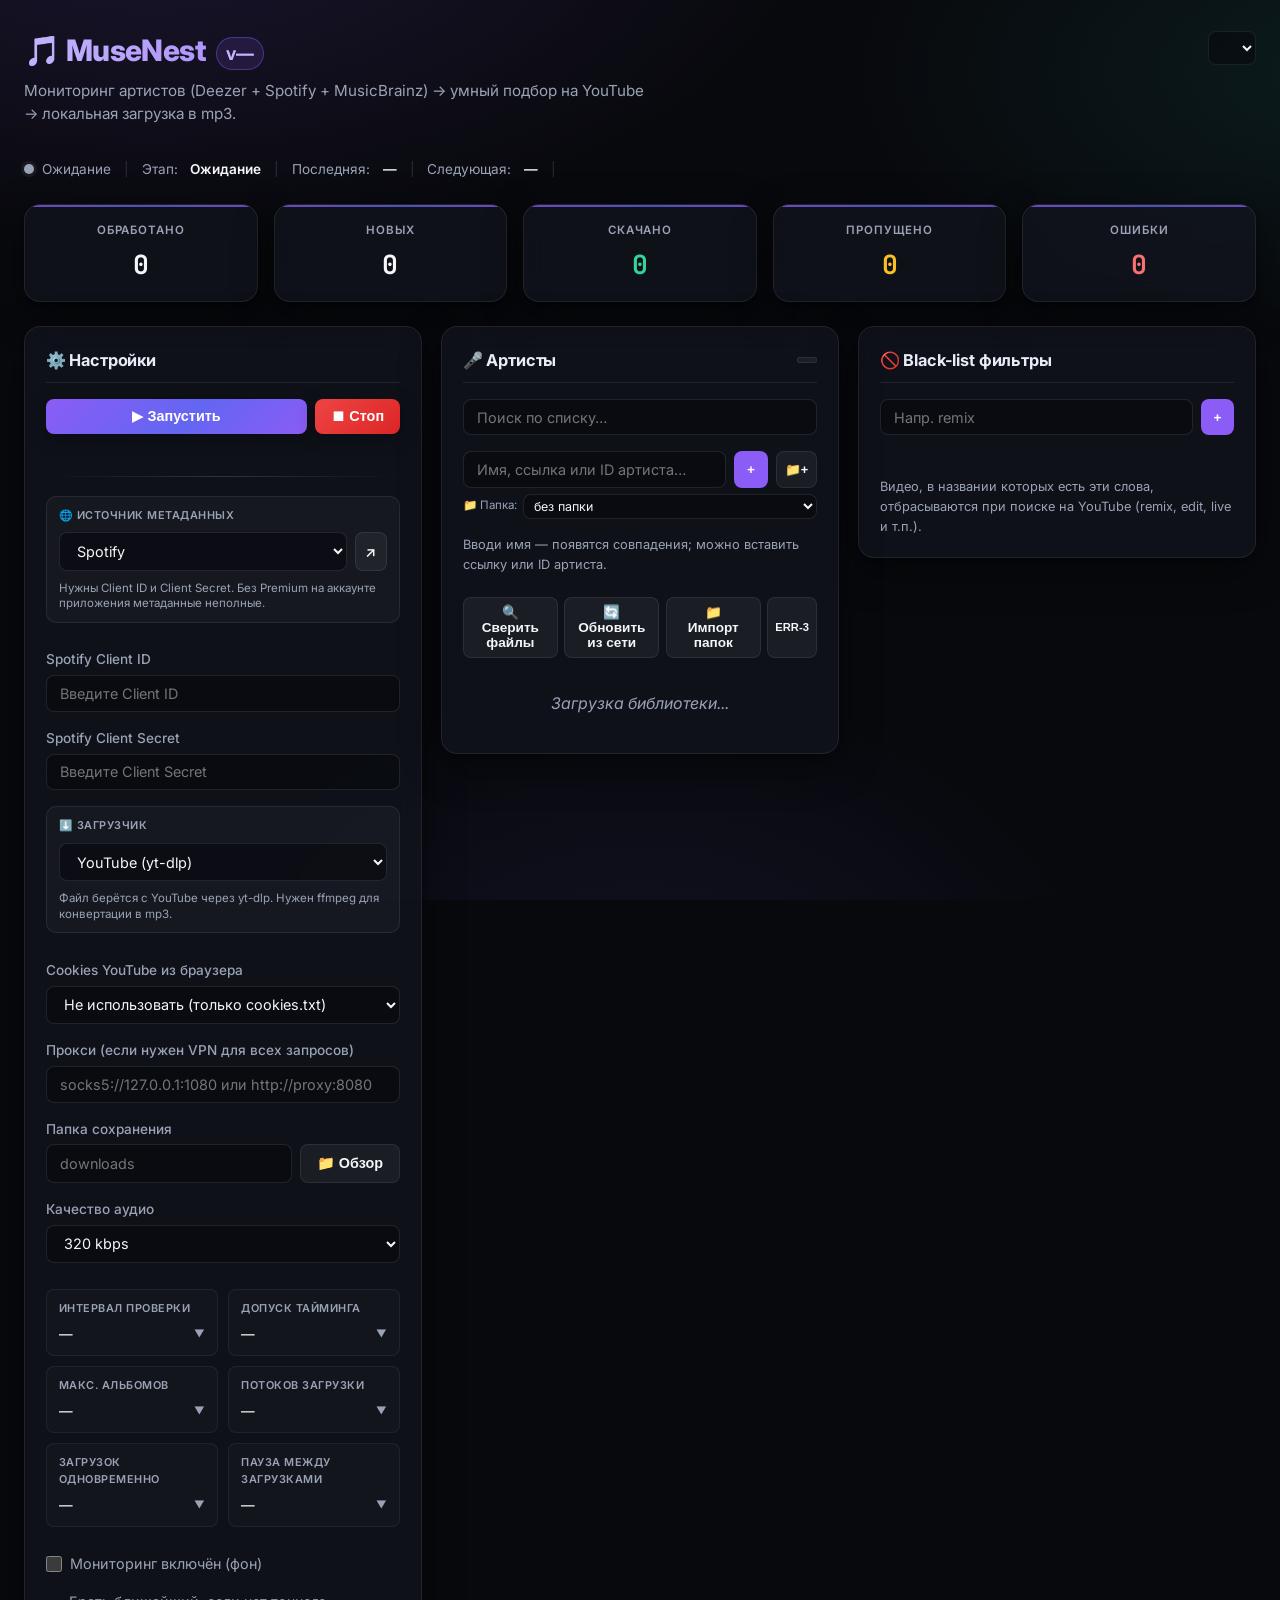
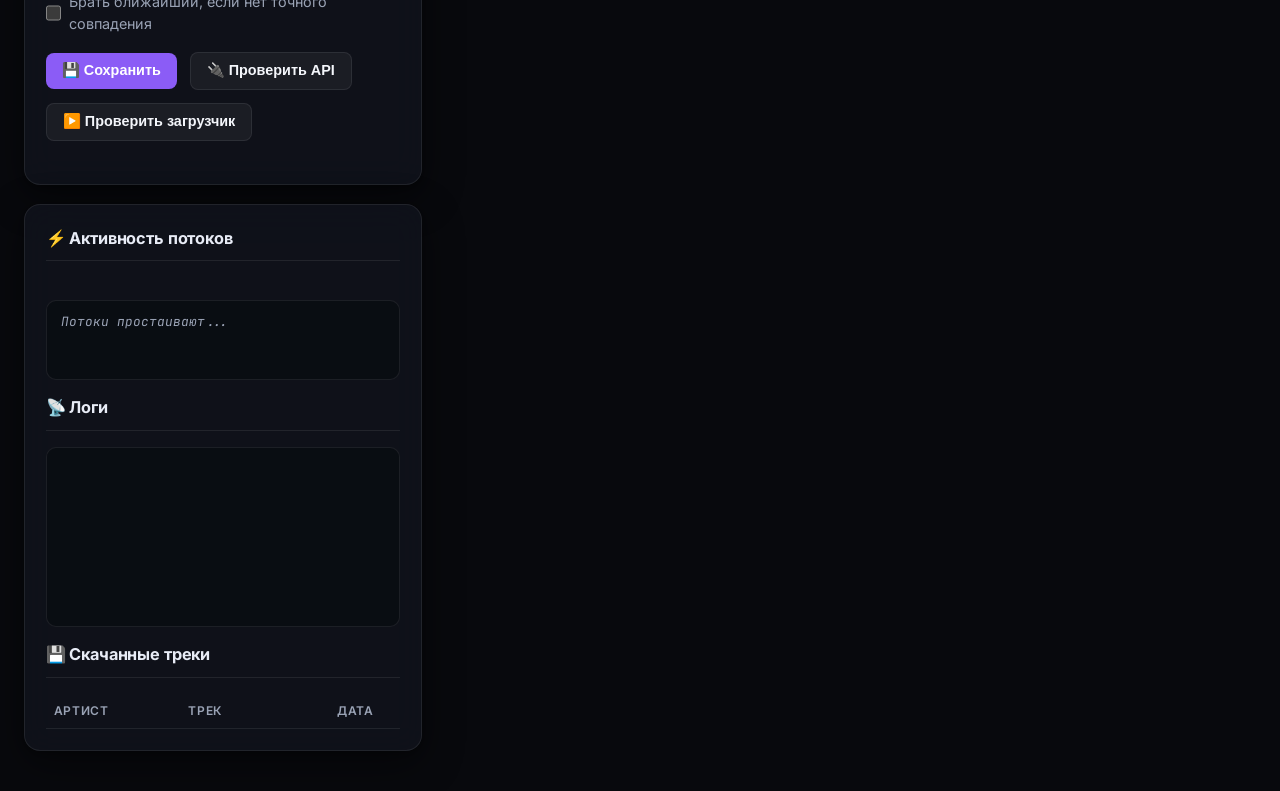
==== commit bd7df736: "0.5.26: run устанавливает зависимости из requirements.txt автоматически Причина «mutagen недоступен»" ====
--- a/templates/index.html
+++ b/templates/index.html
@@ -7,7 +7,7 @@
 <link rel="preconnect" href="https://fonts.googleapis.com">
 <link rel="preconnect" href="https://fonts.gstatic.com" crossorigin>
 <link href="https://fonts.googleapis.com/css2?family=Inter:wght@300;400;500;600;800&family=JetBrains+Mono:wght@400;700&display=swap" rel="stylesheet">
-<link rel="stylesheet" href="/static/style.css?v=0.5.20">
+<link rel="stylesheet" href="/static/style.css?v=0.5.26">
 </head>
 <body>
 <div class="container">
@@ -324,7 +324,7 @@
   </div>
 </div>
 
-<script src="/static/app.js?v=0.5.20"></script>
+<script src="/static/app.js?v=0.5.26"></script>
 </body>
 </html>
 
